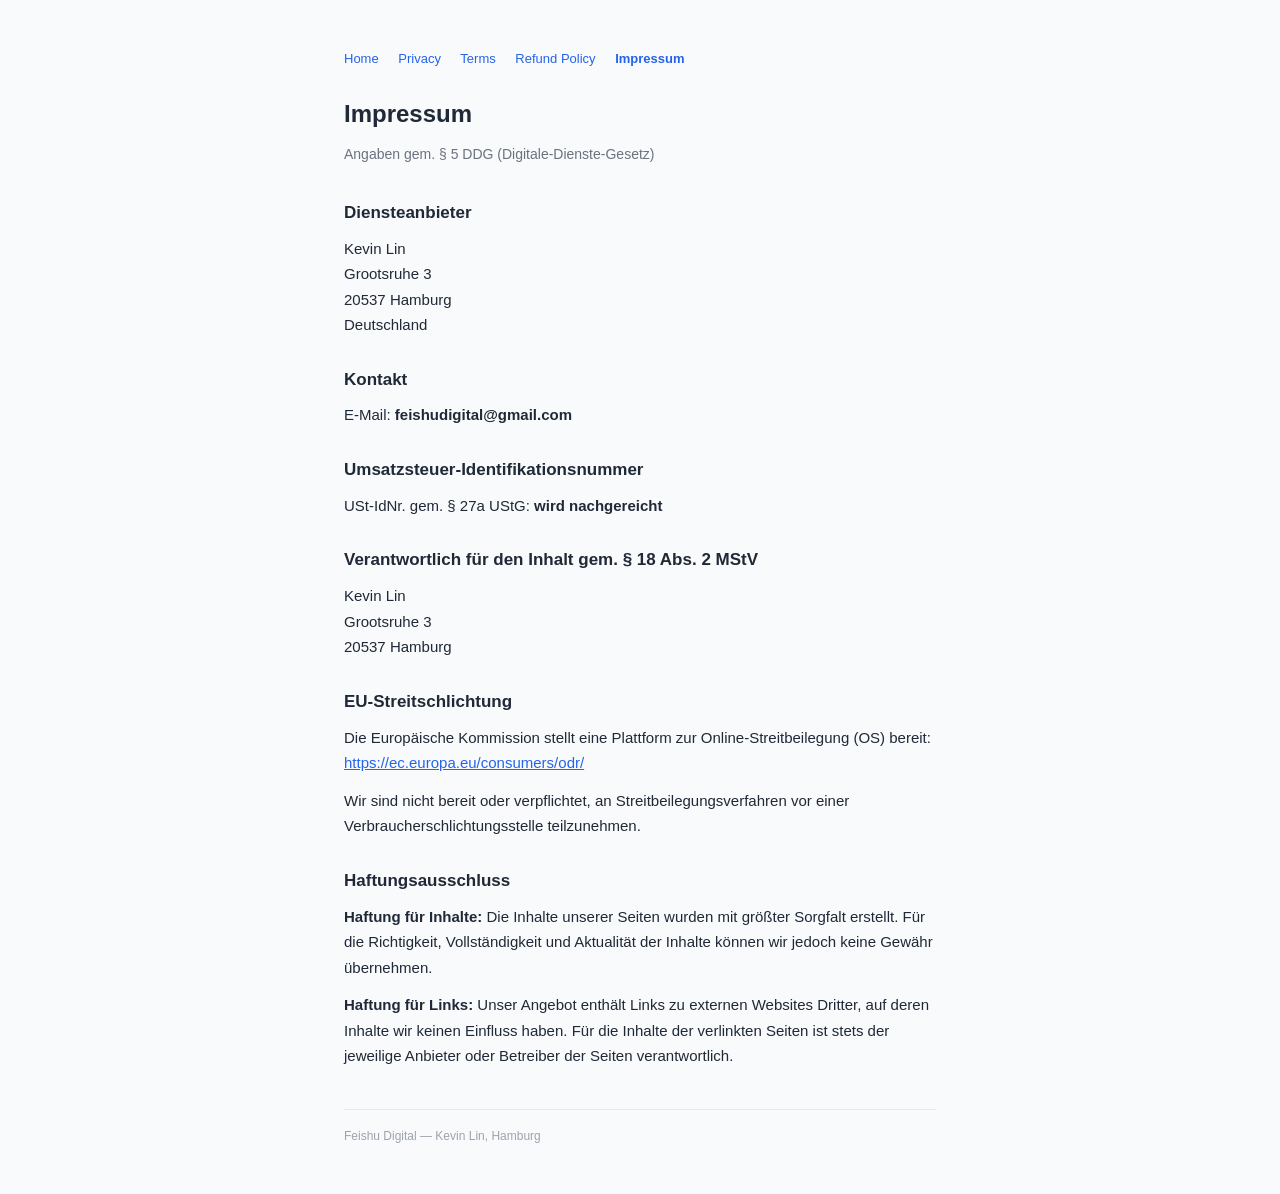
==== impressum.html @ 0261d17a "Add legal pages and contact section for Stripe/LS compliance - Contact section with email, address, " ====
<!DOCTYPE html>
<html lang="de">
<head>
  <meta charset="UTF-8">
  <meta name="viewport" content="width=device-width, initial-scale=1.0">
  <title>Impressum — Feishu Digital</title>
  <style>
    * { margin: 0; padding: 0; box-sizing: border-box; }
    body {
      font-family: -apple-system, BlinkMacSystemFont, 'Segoe UI', Roboto, sans-serif;
      font-size: 15px;
      color: #1f2937;
      background: #f9fafb;
      line-height: 1.7;
    }
    .container {
      max-width: 640px;
      margin: 0 auto;
      padding: 48px 24px;
    }
    h1 { font-size: 24px; font-weight: 700; margin-bottom: 8px; }
    .subtitle { font-size: 14px; color: #6b7280; margin-bottom: 32px; }
    h2 { font-size: 17px; font-weight: 600; margin-top: 28px; margin-bottom: 8px; }
    p { margin-bottom: 12px; }
    strong { font-weight: 600; }
    a { color: #2563eb; }
    .footer {
      margin-top: 40px;
      padding-top: 16px;
      border-top: 1px solid #e5e7eb;
      font-size: 12px;
      color: #9ca3af;
    }
    .nav { margin-bottom: 24px; font-size: 13px; }
    .nav a { margin-right: 16px; text-decoration: none; }
    .nav a:hover { text-decoration: underline; }
  </style>
</head>
<body>
  <div class="container">
    <div class="nav">
      <a href="index.html">Home</a>
      <a href="privacy.html">Privacy</a>
      <a href="terms.html">Terms</a>
      <a href="refund.html">Refund Policy</a>
      <a href="impressum.html"><strong>Impressum</strong></a>
    </div>

    <h1>Impressum</h1>
    <p class="subtitle">Angaben gem. &sect; 5 DDG (Digitale-Dienste-Gesetz)</p>

    <h2>Diensteanbieter</h2>
    <p>
      Kevin Lin<br>
      Grootsruhe 3<br>
      20537 Hamburg<br>
      Deutschland
    </p>

    <h2>Kontakt</h2>
    <p>
      E-Mail: <strong>feishudigital@gmail.com</strong>
    </p>

    <h2>Umsatzsteuer-Identifikationsnummer</h2>
    <p>
      USt-IdNr. gem. &sect; 27a UStG: <strong>wird nachgereicht</strong>
    </p>

    <h2>Verantwortlich f&uuml;r den Inhalt gem. &sect; 18 Abs. 2 MStV</h2>
    <p>
      Kevin Lin<br>
      Grootsruhe 3<br>
      20537 Hamburg
    </p>

    <h2>EU-Streitschlichtung</h2>
    <p>Die Europ&auml;ische Kommission stellt eine Plattform zur Online-Streitbeilegung (OS) bereit: <a href="https://ec.europa.eu/consumers/odr/" target="_blank">https://ec.europa.eu/consumers/odr/</a></p>
    <p>Wir sind nicht bereit oder verpflichtet, an Streitbeilegungsverfahren vor einer Verbraucherschlichtungsstelle teilzunehmen.</p>

    <h2>Haftungsausschluss</h2>
    <p><strong>Haftung f&uuml;r Inhalte:</strong> Die Inhalte unserer Seiten wurden mit gr&ouml;&szlig;ter Sorgfalt erstellt. F&uuml;r die Richtigkeit, Vollst&auml;ndigkeit und Aktualit&auml;t der Inhalte k&ouml;nnen wir jedoch keine Gew&auml;hr &uuml;bernehmen.</p>
    <p><strong>Haftung f&uuml;r Links:</strong> Unser Angebot enth&auml;lt Links zu externen Websites Dritter, auf deren Inhalte wir keinen Einfluss haben. F&uuml;r die Inhalte der verlinkten Seiten ist stets der jeweilige Anbieter oder Betreiber der Seiten verantwortlich.</p>

    <div class="footer">
      Feishu Digital &mdash; Kevin Lin, Hamburg
    </div>
  </div>
</body>
</html>
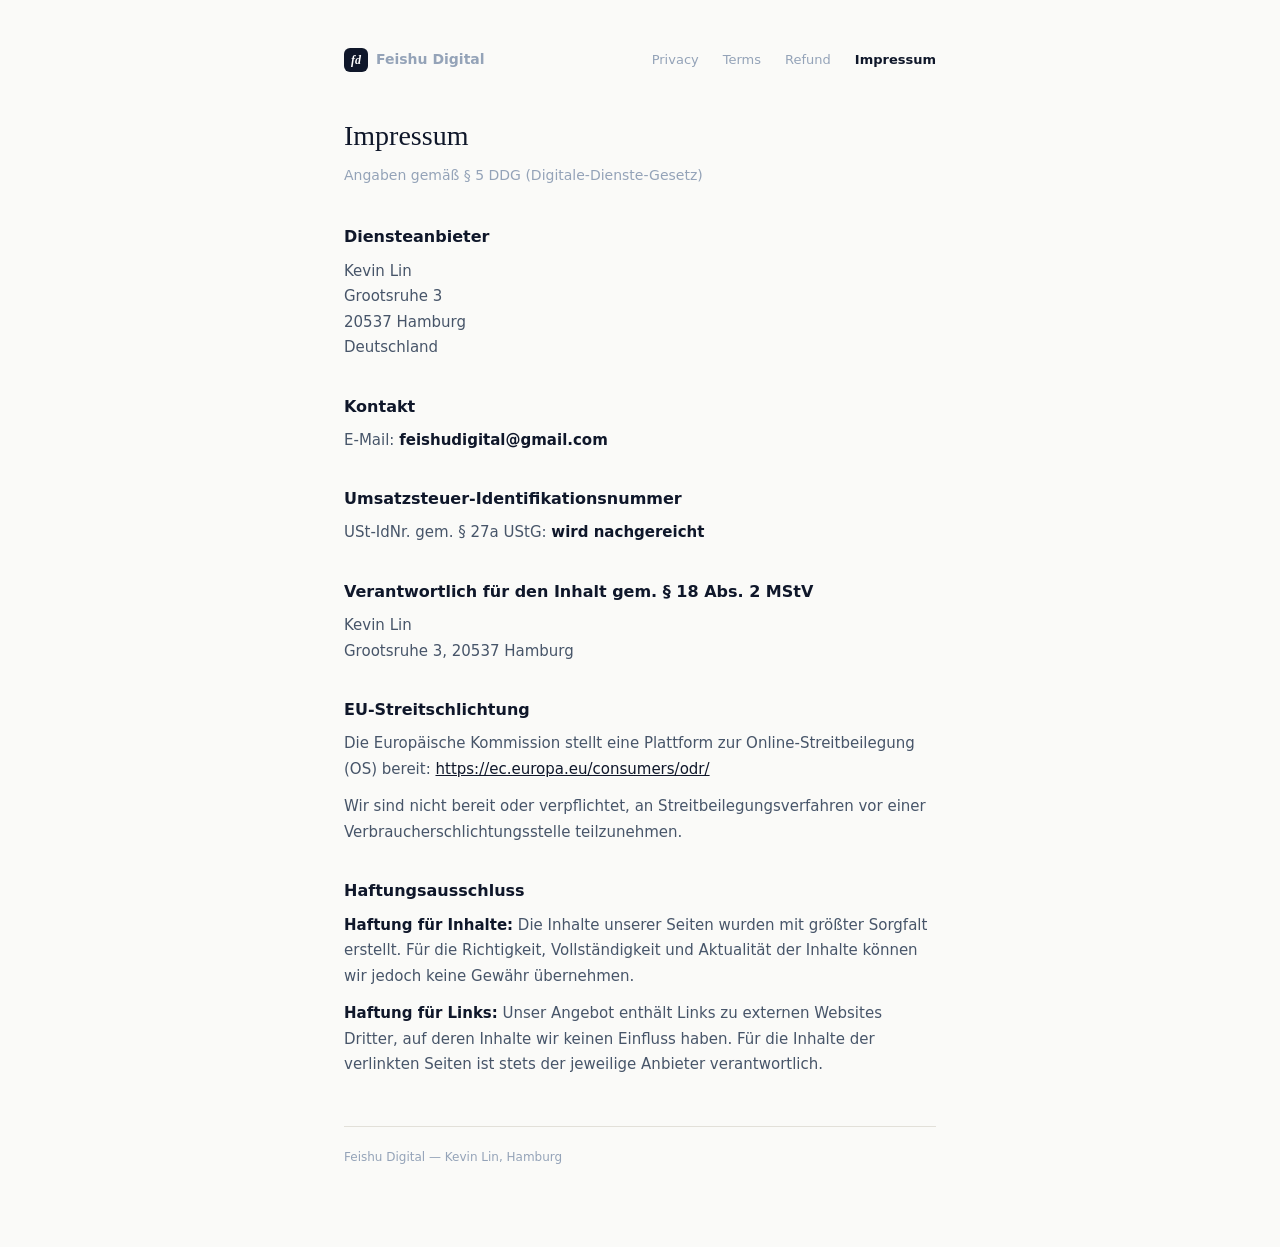
==== commit ed1462d7: "Redesign all pages with editorial aesthetic + SEO - New light editorial design: Instrument Serif (Bu" ====
--- a/impressum.html
+++ b/impressum.html
@@ -3,51 +3,111 @@
 <head>
   <meta charset="UTF-8">
   <meta name="viewport" content="width=device-width, initial-scale=1.0">
-  <title>Impressum — Feishu Digital</title>
+  <title>Impressum &mdash; Feishu Digital</title>
+  <meta name="description" content="Impressum der Feishu Digital, Hamburg. Angaben gem. § 5 DDG.">
+  <link rel="icon" type="image/svg+xml" href="favicon.svg">
+  <link rel="canonical" href="https://feishudigital.de/impressum.html">
   <style>
+    @font-face {
+      font-family: 'Instrument Serif';
+      font-style: normal;
+      font-weight: 400;
+      font-display: swap;
+      src: url('https://fonts.bunny.net/instrument-serif/files/instrument-serif-latin-400-normal.woff2') format('woff2');
+    }
+    :root {
+      --bg: #fafaf8;
+      --text: #0f172a;
+      --text-secondary: #475569;
+      --text-dim: #94a3b8;
+      --border: #e2e0d9;
+      --accent: #0f172a;
+      --serif: 'Instrument Serif', Georgia, serif;
+      --sans: -apple-system, BlinkMacSystemFont, 'Segoe UI', system-ui, sans-serif;
+    }
     * { margin: 0; padding: 0; box-sizing: border-box; }
     body {
-      font-family: -apple-system, BlinkMacSystemFont, 'Segoe UI', Roboto, sans-serif;
+      font-family: var(--sans);
       font-size: 15px;
-      color: #1f2937;
-      background: #f9fafb;
+      color: var(--text);
+      background: var(--bg);
       line-height: 1.7;
+      -webkit-font-smoothing: antialiased;
     }
-    .container {
-      max-width: 640px;
-      margin: 0 auto;
-      padding: 48px 24px;
+    .container { max-width: 640px; margin: 0 auto; padding: 48px 24px 80px; }
+    .nav {
+      display: flex;
+      align-items: center;
+      gap: 24px;
+      margin-bottom: 40px;
+      font-size: 13px;
+      flex-wrap: wrap;
     }
-    h1 { font-size: 24px; font-weight: 700; margin-bottom: 8px; }
-    .subtitle { font-size: 14px; color: #6b7280; margin-bottom: 32px; }
-    h2 { font-size: 17px; font-weight: 600; margin-top: 28px; margin-bottom: 8px; }
-    p { margin-bottom: 12px; }
-    strong { font-weight: 600; }
-    a { color: #2563eb; }
-    .footer {
-      margin-top: 40px;
-      padding-top: 16px;
-      border-top: 1px solid #e5e7eb;
+    .nav a {
+      color: var(--text-dim);
+      text-decoration: none;
+      transition: color 0.2s;
+    }
+    .nav a:hover { color: var(--text); }
+    .nav a.active { color: var(--text); font-weight: 600; }
+    .nav-brand {
+      display: flex;
+      align-items: center;
+      gap: 8px;
+      font-weight: 700;
+      font-size: 14px;
+      color: var(--text);
+      margin-right: auto;
+    }
+    .nav-logo {
+      width: 24px; height: 24px;
+      background: var(--accent);
+      border-radius: 6px;
+      display: flex;
+      align-items: center;
+      justify-content: center;
+      color: #fff;
+      font-family: var(--serif);
       font-size: 12px;
-      color: #9ca3af;
+      font-style: italic;
     }
-    .nav { margin-bottom: 24px; font-size: 13px; }
-    .nav a { margin-right: 16px; text-decoration: none; }
-    .nav a:hover { text-decoration: underline; }
+    h1 {
+      font-family: var(--serif);
+      font-size: 28px;
+      font-weight: 400;
+      margin-bottom: 4px;
+    }
+    .subtitle { font-size: 14px; color: var(--text-dim); margin-bottom: 36px; }
+    h2 {
+      font-size: 16px;
+      font-weight: 600;
+      margin-top: 32px;
+      margin-bottom: 8px;
+    }
+    p { margin-bottom: 12px; color: var(--text-secondary); }
+    strong { font-weight: 600; color: var(--text); }
+    a { color: var(--accent); }
+    .footer-line {
+      margin-top: 48px;
+      padding-top: 20px;
+      border-top: 1px solid var(--border);
+      font-size: 12px;
+      color: var(--text-dim);
+    }
   </style>
 </head>
 <body>
   <div class="container">
-    <div class="nav">
-      <a href="index.html">Home</a>
+    <nav class="nav">
+      <a href="/" class="nav-brand"><span class="nav-logo"><i>fd</i></span> Feishu Digital</a>
       <a href="privacy.html">Privacy</a>
       <a href="terms.html">Terms</a>
-      <a href="refund.html">Refund Policy</a>
-      <a href="impressum.html"><strong>Impressum</strong></a>
-    </div>
+      <a href="refund.html">Refund</a>
+      <a href="impressum.html" class="active">Impressum</a>
+    </nav>
 
     <h1>Impressum</h1>
-    <p class="subtitle">Angaben gem. &sect; 5 DDG (Digitale-Dienste-Gesetz)</p>
+    <p class="subtitle">Angaben gem&auml;&szlig; &sect; 5 DDG (Digitale-Dienste-Gesetz)</p>
 
     <h2>Diensteanbieter</h2>
     <p>
@@ -58,33 +118,37 @@
     </p>
 
     <h2>Kontakt</h2>
+    <p>E-Mail: <strong>feishudigital@gmail.com</strong></p>
+
+    <h2>Umsatzsteuer-Identifikationsnummer</h2>
+    <p>USt-IdNr. gem. &sect; 27a UStG: <strong>wird nachgereicht</strong></p>
+
+    <h2>Verantwortlich f&uuml;r den Inhalt gem. &sect; 18 Abs. 2 MStV</h2>
+    <p>Kevin Lin<br>Grootsruhe 3, 20537 Hamburg</p>
+
+    <h2>EU-Streitschlichtung</h2>
     <p>
-      E-Mail: <strong>feishudigital@gmail.com</strong>
+      Die Europ&auml;ische Kommission stellt eine Plattform zur Online-Streitbeilegung (OS)
+      bereit: <a href="https://ec.europa.eu/consumers/odr/" target="_blank" rel="noopener">https://ec.europa.eu/consumers/odr/</a>
+    </p>
+    <p>
+      Wir sind nicht bereit oder verpflichtet, an Streitbeilegungsverfahren vor einer
+      Verbraucherschlichtungsstelle teilzunehmen.
     </p>
 
-    <h2>Umsatzsteuer-Identifikationsnummer</h2>
+    <h2>Haftungsausschluss</h2>
     <p>
-      USt-IdNr. gem. &sect; 27a UStG: <strong>wird nachgereicht</strong>
+      <strong>Haftung f&uuml;r Inhalte:</strong> Die Inhalte unserer Seiten wurden mit
+      gr&ouml;&szlig;ter Sorgfalt erstellt. F&uuml;r die Richtigkeit, Vollst&auml;ndigkeit
+      und Aktualit&auml;t der Inhalte k&ouml;nnen wir jedoch keine Gew&auml;hr &uuml;bernehmen.
+    </p>
+    <p>
+      <strong>Haftung f&uuml;r Links:</strong> Unser Angebot enth&auml;lt Links zu externen
+      Websites Dritter, auf deren Inhalte wir keinen Einfluss haben. F&uuml;r die Inhalte der
+      verlinkten Seiten ist stets der jeweilige Anbieter verantwortlich.
     </p>
 
-    <h2>Verantwortlich f&uuml;r den Inhalt gem. &sect; 18 Abs. 2 MStV</h2>
-    <p>
-      Kevin Lin<br>
-      Grootsruhe 3<br>
-      20537 Hamburg
-    </p>
-
-    <h2>EU-Streitschlichtung</h2>
-    <p>Die Europ&auml;ische Kommission stellt eine Plattform zur Online-Streitbeilegung (OS) bereit: <a href="https://ec.europa.eu/consumers/odr/" target="_blank">https://ec.europa.eu/consumers/odr/</a></p>
-    <p>Wir sind nicht bereit oder verpflichtet, an Streitbeilegungsverfahren vor einer Verbraucherschlichtungsstelle teilzunehmen.</p>
-
-    <h2>Haftungsausschluss</h2>
-    <p><strong>Haftung f&uuml;r Inhalte:</strong> Die Inhalte unserer Seiten wurden mit gr&ouml;&szlig;ter Sorgfalt erstellt. F&uuml;r die Richtigkeit, Vollst&auml;ndigkeit und Aktualit&auml;t der Inhalte k&ouml;nnen wir jedoch keine Gew&auml;hr &uuml;bernehmen.</p>
-    <p><strong>Haftung f&uuml;r Links:</strong> Unser Angebot enth&auml;lt Links zu externen Websites Dritter, auf deren Inhalte wir keinen Einfluss haben. F&uuml;r die Inhalte der verlinkten Seiten ist stets der jeweilige Anbieter oder Betreiber der Seiten verantwortlich.</p>
-
-    <div class="footer">
-      Feishu Digital &mdash; Kevin Lin, Hamburg
-    </div>
+    <div class="footer-line">Feishu Digital &mdash; Kevin Lin, Hamburg</div>
   </div>
 </body>
 </html>
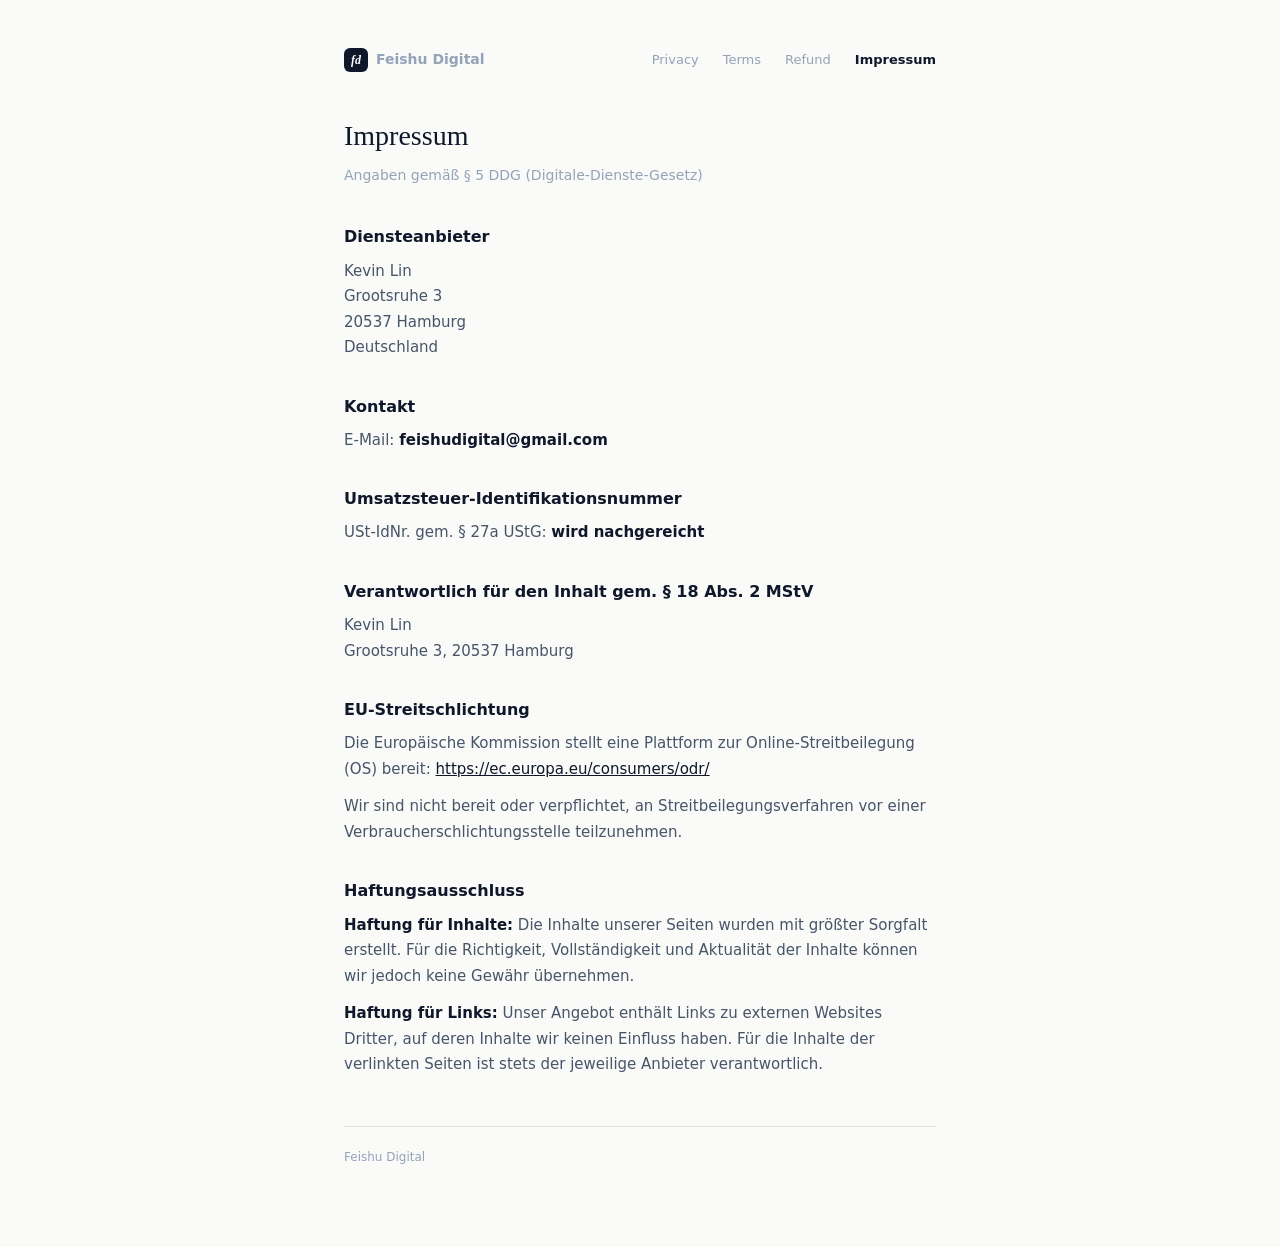
==== commit 95254188: "Remove unnecessary personal name references Keep full name only in Impressum where legally required " ====
--- a/impressum.html
+++ b/impressum.html
@@ -148,7 +148,7 @@
       verlinkten Seiten ist stets der jeweilige Anbieter verantwortlich.
     </p>
 
-    <div class="footer-line">Feishu Digital &mdash; Kevin Lin, Hamburg</div>
+    <div class="footer-line">Feishu Digital</div>
   </div>
 </body>
 </html>
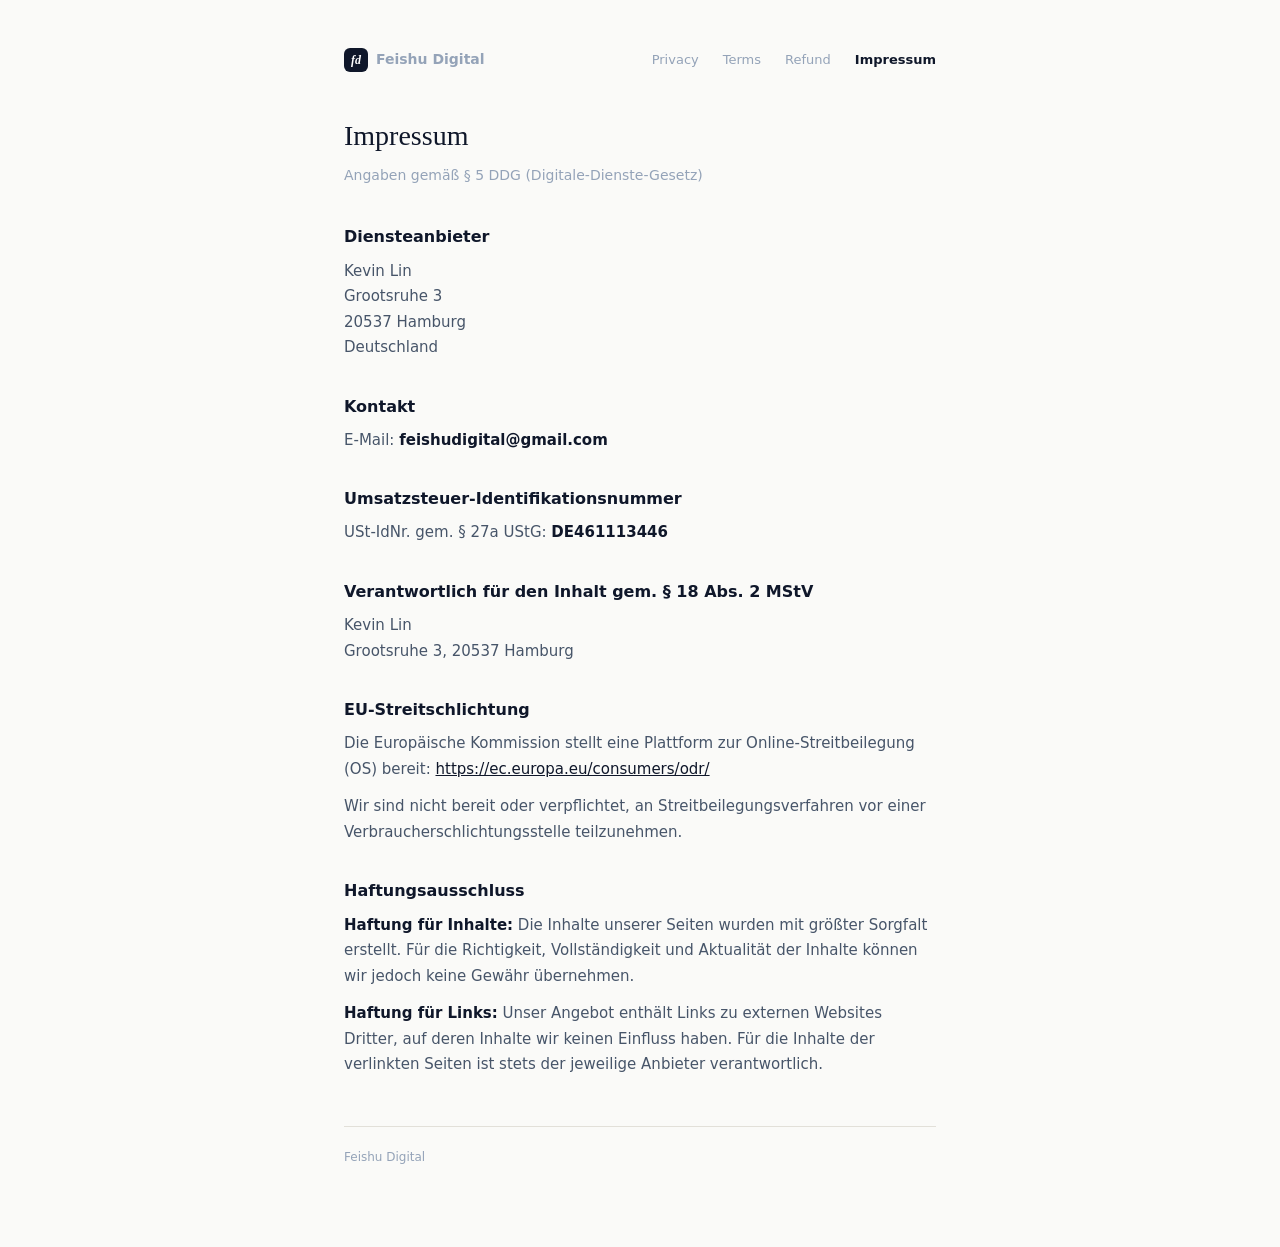
==== commit 88417f4f: "USt-IdNr DE461113446 im Impressum eintragen" ====
--- a/impressum.html
+++ b/impressum.html
@@ -121,7 +121,7 @@
     <p>E-Mail: <strong>feishudigital@gmail.com</strong></p>
 
     <h2>Umsatzsteuer-Identifikationsnummer</h2>
-    <p>USt-IdNr. gem. &sect; 27a UStG: <strong>wird nachgereicht</strong></p>
+    <p>USt-IdNr. gem. &sect; 27a UStG: <strong>DE461113446</strong></p>
 
     <h2>Verantwortlich f&uuml;r den Inhalt gem. &sect; 18 Abs. 2 MStV</h2>
     <p>Kevin Lin<br>Grootsruhe 3, 20537 Hamburg</p>
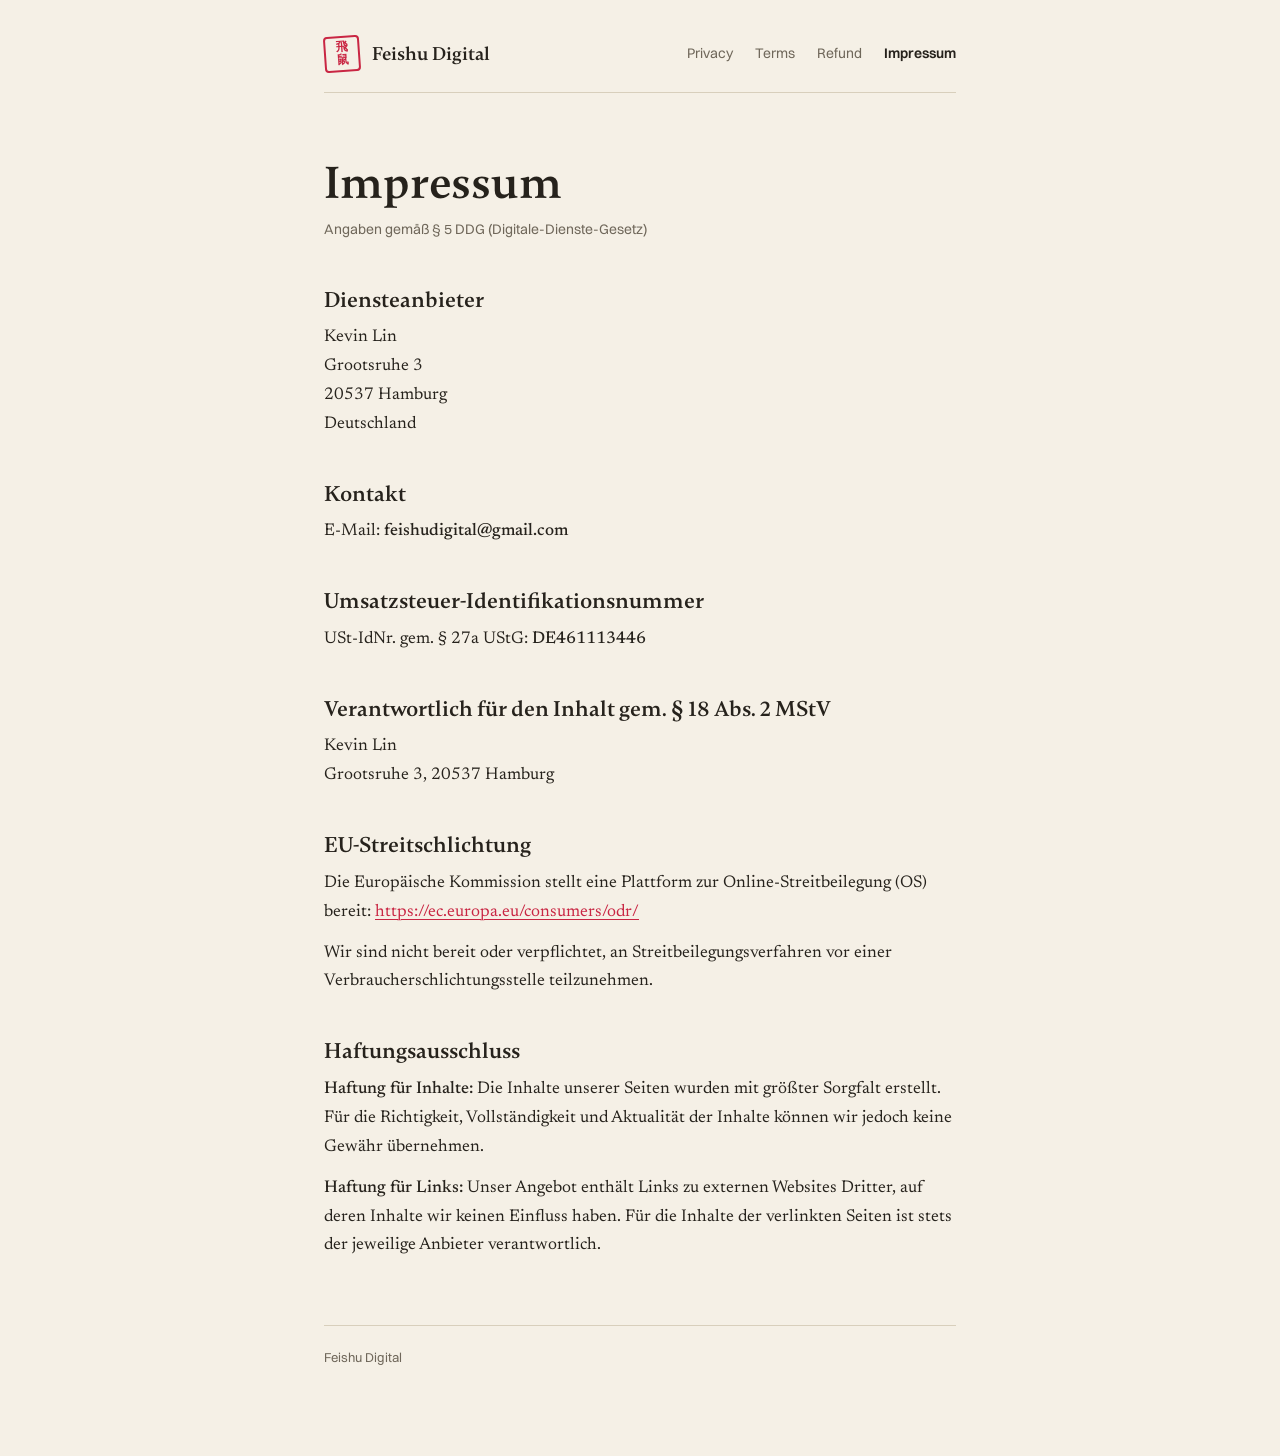
==== commit 03e1b4e7: "Nacht-Szene als Tusche-Choreografie, Feinschliff und Audit-Fixes - Nacht: Pinsel malt die Nacht per " ====
--- a/impressum.html
+++ b/impressum.html
@@ -7,104 +7,19 @@
   <meta name="description" content="Impressum der Feishu Digital, Hamburg. Angaben gem. § 5 DDG.">
   <link rel="icon" type="image/svg+xml" href="favicon.svg">
   <link rel="canonical" href="https://feishudigital.de/impressum.html">
-  <style>
-    @font-face {
-      font-family: 'Instrument Serif';
-      font-style: normal;
-      font-weight: 400;
-      font-display: swap;
-      src: url('https://fonts.bunny.net/instrument-serif/files/instrument-serif-latin-400-normal.woff2') format('woff2');
-    }
-    :root {
-      --bg: #fafaf8;
-      --text: #0f172a;
-      --text-secondary: #475569;
-      --text-dim: #94a3b8;
-      --border: #e2e0d9;
-      --accent: #0f172a;
-      --serif: 'Instrument Serif', Georgia, serif;
-      --sans: -apple-system, BlinkMacSystemFont, 'Segoe UI', system-ui, sans-serif;
-    }
-    * { margin: 0; padding: 0; box-sizing: border-box; }
-    body {
-      font-family: var(--sans);
-      font-size: 15px;
-      color: var(--text);
-      background: var(--bg);
-      line-height: 1.7;
-      -webkit-font-smoothing: antialiased;
-    }
-    .container { max-width: 640px; margin: 0 auto; padding: 48px 24px 80px; }
-    .nav {
-      display: flex;
-      align-items: center;
-      gap: 24px;
-      margin-bottom: 40px;
-      font-size: 13px;
-      flex-wrap: wrap;
-    }
-    .nav a {
-      color: var(--text-dim);
-      text-decoration: none;
-      transition: color 0.2s;
-    }
-    .nav a:hover { color: var(--text); }
-    .nav a.active { color: var(--text); font-weight: 600; }
-    .nav-brand {
-      display: flex;
-      align-items: center;
-      gap: 8px;
-      font-weight: 700;
-      font-size: 14px;
-      color: var(--text);
-      margin-right: auto;
-    }
-    .nav-logo {
-      width: 24px; height: 24px;
-      background: var(--accent);
-      border-radius: 6px;
-      display: flex;
-      align-items: center;
-      justify-content: center;
-      color: #fff;
-      font-family: var(--serif);
-      font-size: 12px;
-      font-style: italic;
-    }
-    h1 {
-      font-family: var(--serif);
-      font-size: 28px;
-      font-weight: 400;
-      margin-bottom: 4px;
-    }
-    .subtitle { font-size: 14px; color: var(--text-dim); margin-bottom: 36px; }
-    h2 {
-      font-size: 16px;
-      font-weight: 600;
-      margin-top: 32px;
-      margin-bottom: 8px;
-    }
-    p { margin-bottom: 12px; color: var(--text-secondary); }
-    strong { font-weight: 600; color: var(--text); }
-    a { color: var(--accent); }
-    .footer-line {
-      margin-top: 48px;
-      padding-top: 20px;
-      border-top: 1px solid var(--border);
-      font-size: 12px;
-      color: var(--text-dim);
-    }
-  </style>
+  <link rel="stylesheet" href="legal.css">
 </head>
 <body>
   <div class="container">
     <nav class="nav">
-      <a href="/" class="nav-brand"><span class="nav-logo"><i>fd</i></span> Feishu Digital</a>
+      <a href="/" class="nav-brand"><span class="seal" aria-hidden="true">飛<br>鼠</span> Feishu Digital</a>
       <a href="privacy.html">Privacy</a>
       <a href="terms.html">Terms</a>
       <a href="refund.html">Refund</a>
-      <a href="impressum.html" class="active">Impressum</a>
+      <a href="impressum.html" class="active" aria-current="page">Impressum</a>
     </nav>
+
+    <main>
 
     <h1>Impressum</h1>
     <p class="subtitle">Angaben gem&auml;&szlig; &sect; 5 DDG (Digitale-Dienste-Gesetz)</p>
@@ -148,7 +63,10 @@
       verlinkten Seiten ist stets der jeweilige Anbieter verantwortlich.
     </p>
 
-    <div class="footer-line">Feishu Digital</div>
+    </main>
+
+
+    <footer class="footer-line">Feishu Digital</footer>
   </div>
 </body>
 </html>
--- a/legal.css
+++ b/legal.css
@@ -0,0 +1,167 @@
+/* Rechtsseiten (Impressum, Privacy, Terms, Refund) — gleiche Tokens und Schriften wie index.html,
+   alles selbst gehostet (keine Drittanbieter). */
+
+@font-face {
+  font-family: 'Gambetta';
+  src: url('assets/fonts/Gambetta-Semibold.woff2') format('woff2');
+  font-weight: 600;
+  font-display: swap;
+}
+@font-face {
+  font-family: 'Newsreader';
+  src: url('assets/fonts/newsreader-v26-latin-regular.woff2') format('woff2');
+  font-weight: 400;
+  font-display: swap;
+}
+@font-face {
+  font-family: 'Newsreader';
+  src: url('assets/fonts/newsreader-v26-latin-500.woff2') format('woff2');
+  font-weight: 500 700;
+  font-display: swap;
+}
+@font-face {
+  font-family: 'Switzer';
+  src: url('assets/fonts/Switzer-Regular.woff2') format('woff2');
+  font-weight: 400;
+  font-display: swap;
+}
+@font-face {
+  font-family: 'Switzer';
+  src: url('assets/fonts/Switzer-Semibold.woff2') format('woff2');
+  font-weight: 600;
+  font-display: swap;
+}
+
+:root {
+  --papier: #f5f0e6;
+  --papier-tief: #eae3d2;
+  --tusche: #26221c;
+  --stein: #6f675a;
+  --siegel: #c92643;
+  --linie: #d8cfbc;
+  --display: 'Gambetta', Georgia, serif;
+  --body: 'Newsreader', Georgia, serif;
+  --ui: 'Switzer', system-ui, sans-serif;
+}
+
+/* Seitenwechsel: das neue Blatt schiebt sich über das alte (Chrome/Edge; andere Browser wechseln normal) */
+@view-transition { navigation: auto; }
+::view-transition-old(root) { animation: none; }
+::view-transition-new(root) { animation: sheet-in 0.55s cubic-bezier(0.22, 0.8, 0.24, 1); }
+@keyframes sheet-in { from { transform: translateY(100%); } }
+@media (prefers-reduced-motion: reduce) {
+  ::view-transition-new(root) { animation: none; }
+}
+
+* { margin: 0; padding: 0; box-sizing: border-box; }
+body {
+  font-family: var(--body);
+  font-size: 17px;
+  line-height: 1.7;
+  color: var(--tusche);
+  background: var(--papier);
+  -webkit-font-smoothing: antialiased;
+}
+.container { max-width: 680px; margin: 0 auto; padding: 36px 24px 88px; }
+
+.nav {
+  display: flex;
+  align-items: center;
+  flex-wrap: wrap;
+  gap: 22px;
+  margin-bottom: 64px;
+  padding-bottom: 20px;
+  border-bottom: 1px solid var(--linie);
+  font-family: var(--ui);
+  font-size: 14px;
+}
+.nav a { color: var(--stein); text-decoration: none; transition: color 0.2s; }
+.nav a:hover { color: var(--tusche); }
+.nav a.active { color: var(--tusche); font-weight: 600; }
+.nav-brand {
+  display: flex;
+  align-items: center;
+  gap: 12px;
+  margin-right: auto;
+  font-family: var(--display);
+  font-size: 19px;
+  font-weight: 600;
+}
+.nav .nav-brand { color: var(--tusche); }
+.seal {
+  display: inline-flex;
+  flex-direction: column;
+  align-items: center;
+  justify-content: center;
+  width: 36px;
+  height: 36px;
+  border: 2px solid var(--siegel);
+  border-radius: 4px;
+  color: var(--siegel);
+  font-family: var(--ui);
+  font-size: 12px;
+  font-weight: 600;
+  line-height: 1.05;
+  transform: rotate(-4deg);
+  flex-shrink: 0;
+}
+
+h1 {
+  font-family: var(--display);
+  font-size: clamp(34px, 6vw, 46px);
+  font-weight: 600;
+  line-height: 1.15;
+  margin-bottom: 8px;
+}
+.subtitle {
+  font-family: var(--ui);
+  font-size: 14px;
+  color: var(--stein);
+  margin-bottom: 44px;
+}
+h2 {
+  font-family: var(--display);
+  font-size: 22px;
+  font-weight: 600;
+  line-height: 1.3;
+  margin: 40px 0 10px;
+}
+p { margin-bottom: 12px; }
+ul { margin: 0 0 14px 22px; }
+li { margin-bottom: 6px; }
+li::marker { color: var(--siegel); }
+strong { font-weight: 600; }
+a { color: var(--siegel); text-underline-offset: 3px; text-decoration-thickness: 1px; }
+a:hover { text-decoration-thickness: 2px; }
+a:focus-visible { outline: 2px solid var(--siegel); outline-offset: 3px; border-radius: 2px; }
+
+/* Hinweise wie ein eingelegter Zettel: getöntes Papier; Warnungen tragen zusätzlich einen Siegelrahmen */
+.callout,
+.callout-warn {
+  background: var(--papier-tief);
+  padding: 18px 22px;
+  margin: 26px 0;
+  font-size: 16px;
+  border-radius: 3px;
+}
+.callout-warn {
+  background: transparent;
+  border: 1.5px solid var(--siegel);
+}
+.callout p:last-child,
+.callout-warn p:last-child { margin-bottom: 0; }
+
+.footer-line {
+  margin-top: 64px;
+  padding-top: 20px;
+  border-top: 1px solid var(--linie);
+  font-family: var(--ui);
+  font-size: 13px;
+  color: var(--stein);
+}
+
+@media (max-width: 560px) {
+  body { font-size: 16px; }
+  .nav { gap: 16px; margin-bottom: 44px; }
+  .nav-brand { width: 100%; margin-bottom: 4px; }
+}
